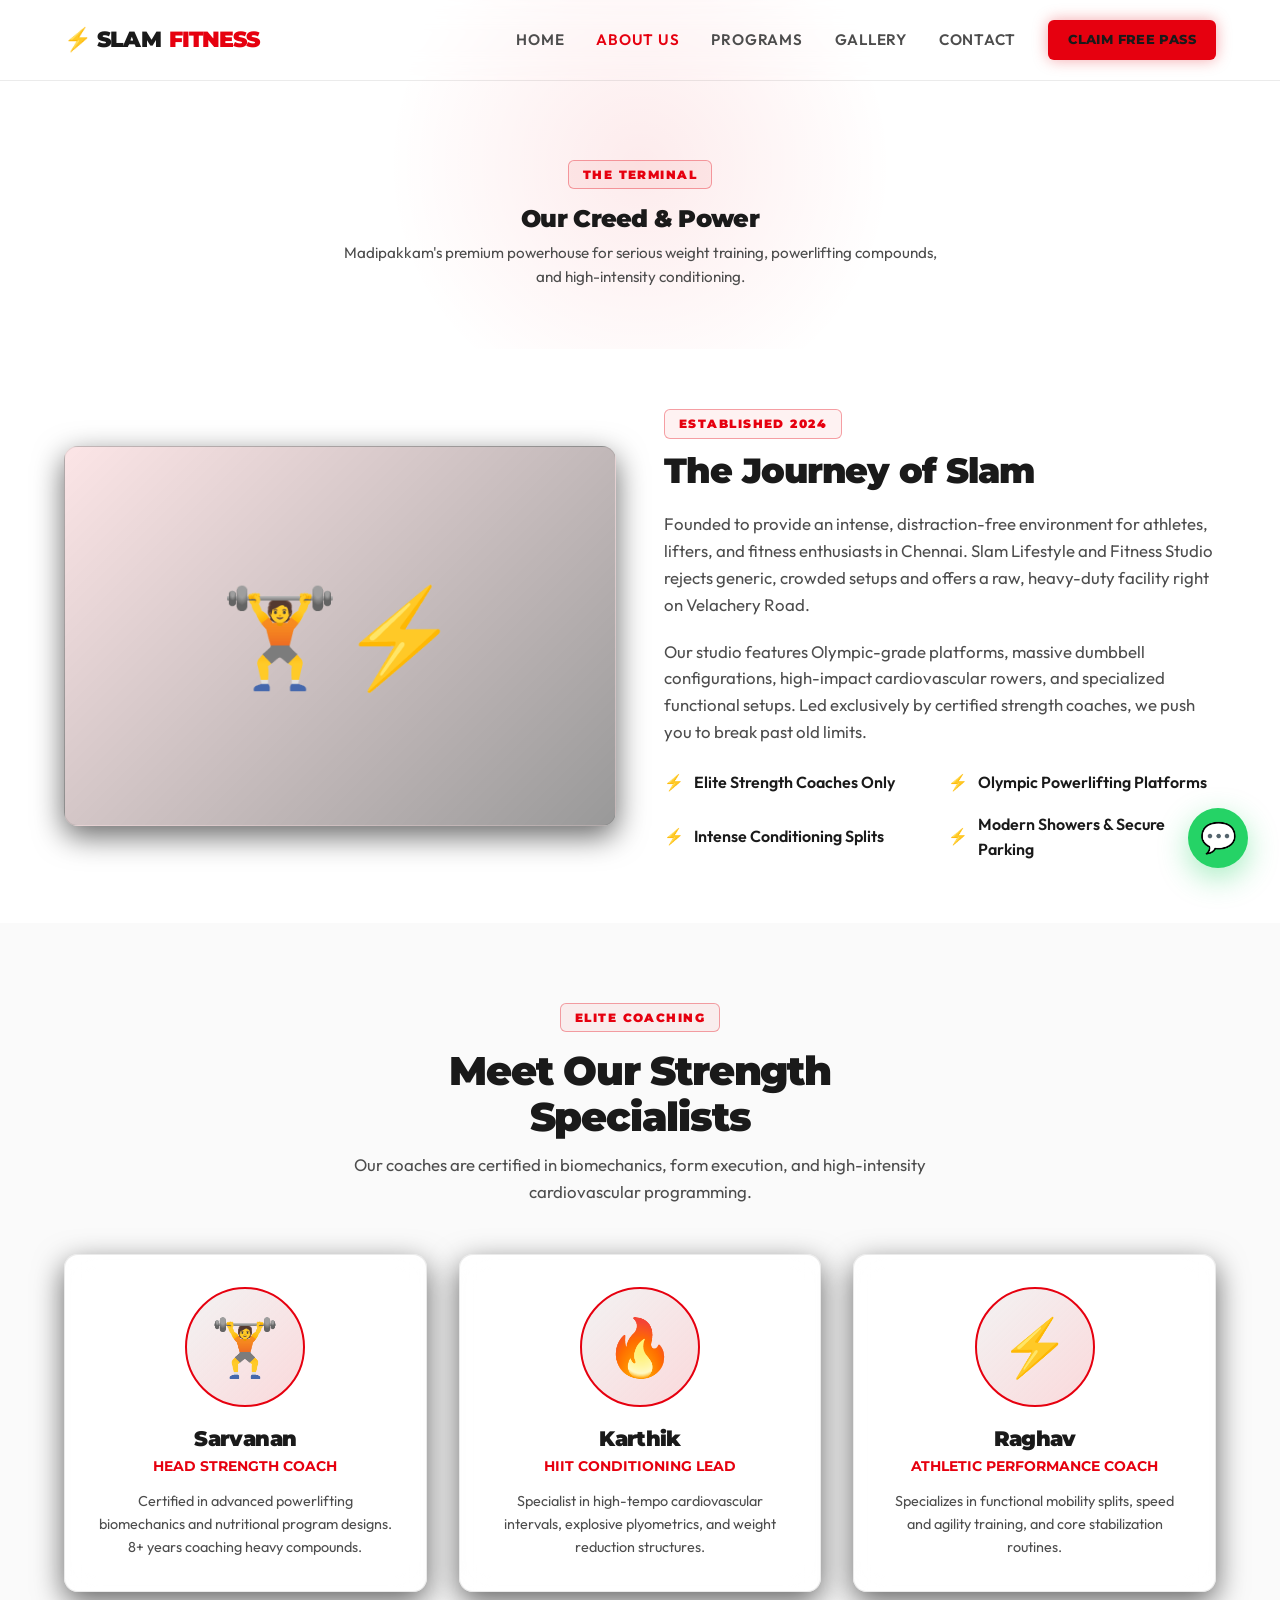
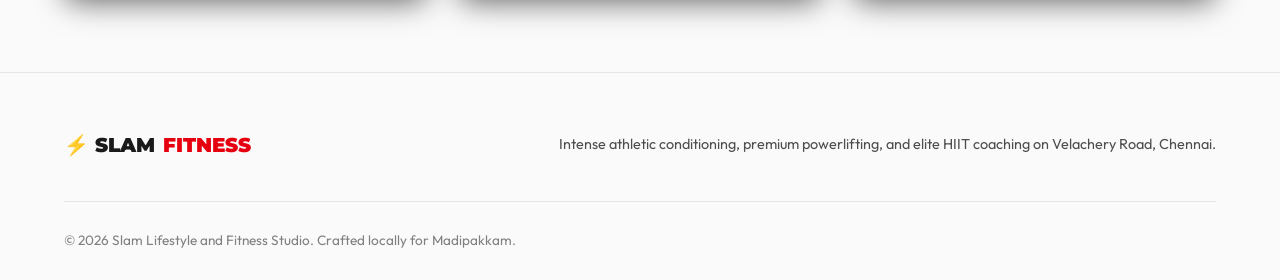
==== about.html @ e93667f0 "Complete Slam Gym transformation" ====
<!DOCTYPE html>
<html lang="en">
<head>
  <script>
    if (window.location.hostname.includes('surge.sh')) {
      window.location.replace('https://slam-fitness.vercel.app/about.html');
    }
  </script>
  <meta charset="UTF-8">
  <meta name="viewport" content="width=device-width, initial-scale=1.0">
  
  <!-- Primary SEO Meta Tags -->
  <title>About Us — Slam Lifestyle and Fitness Studio | Madipakkam, Chennai</title>
  <meta name="description" content="Discover Slam Lifestyle and Fitness Studio, Madipakkam's premium conditioning hub. Elite trainers, heavy weight chambers, and high-intensity aerobic setups.">
  
  <!-- Tab Icon (Pulsing Lightning Bolt Emoji SVG) -->
  <link rel="icon" href="data:image/svg+xml,<svg xmlns=%22http://www.w3.org/2000/svg%22 viewBox=%220 0 100 100%22><text y=%22.9em%22 font-size=%2290%22>⚡</text></svg>">
  
  <!-- CSS Stylesheet -->
  <link rel="stylesheet" href="css/style.css">
  
  <style>
    .subpage-hero {
      padding-top: 160px;
      padding-bottom: 60px;
      text-align: center;
      position: relative;
      overflow: hidden;
    }
    .subpage-hero::before {
      content: '';
      position: absolute;
      top: -10%;
      left: 50%;
      transform: translateX(-50%);
      width: 600px;
      height: 400px;
      background: radial-gradient(circle, rgba(var(--accent-red-rgb), 0.08) 0%, transparent 70%);
      z-index: -1;
      pointer-events: none;
    }
    .about-story {
      padding: 60px 0;
    }
    .story-grid {
      display: grid;
      grid-template-columns: 1fr 1fr;
      gap: 48px;
      align-items: center;
    }
    .story-content h2 {
      font-size: 2.2rem;
      margin-bottom: 20px;
    }
    .story-content p {
      color: var(--text-secondary);
      margin-bottom: 20px;
      font-size: 1.05rem;
    }
    .features-list {
      margin-top: 24px;
      display: grid;
      grid-template-columns: 1fr 1fr;
      gap: 16px;
    }
    .feature-item {
      display: flex;
      align-items: center;
      gap: 10px;
      font-weight: 600;
      color: var(--text-primary);
    }
    .feature-item::before {
      content: '⚡';
      color: var(--accent-red);
    }
    .team-section {
      padding: 80px 0;
      background-color: var(--bg-secondary);
      border-y: 1px solid var(--glass-border);
    }
    .team-grid {
      display: grid;
      grid-template-columns: repeat(3, 1fr);
      gap: 32px;
      margin-top: 48px;
    }
    .member-card {
      padding: 32px;
      text-align: center;
      display: flex;
      flex-direction: column;
      align-items: center;
      transition: var(--transition-normal);
    }
    .member-card:hover {
      transform: translateY(-8px);
      border-color: rgba(var(--accent-red-rgb), 0.25);
    }
    .member-photo {
      width: 120px;
      height: 120px;
      background: linear-gradient(135deg, var(--bg-tertiary) 0%, rgba(var(--accent-red-rgb), 0.15) 100%);
      border: 2.5px solid var(--accent-red);
      border-radius: var(--radius-full);
      display: flex;
      align-items: center;
      justify-content: center;
      font-size: 3.5rem;
      margin-bottom: 20px;
    }
    .member-card h3 {
      font-size: 1.3rem;
      margin-bottom: 4px;
    }
    .member-card .role {
      color: var(--accent-red);
      font-weight: 700;
      font-family: var(--font-headings);
      text-transform: uppercase;
      font-size: 0.9rem;
      margin-bottom: 12px;
    }
    .member-card p {
      color: var(--text-secondary);
      font-size: 0.9rem;
    }
    @media (max-width: 768px) {
      .story-grid {
        grid-template-columns: 1fr;
        gap: 32px;
      }
      .team-grid {
        grid-template-columns: 1fr;
        gap: 24px;
      }
      .features-list {
        grid-template-columns: 1fr;
      }
      .subpage-hero {
        padding-top: 120px;
        padding-bottom: 40px;
      }
      .story-content h2 {
        font-size: 1.8rem;
      }
    }
  </style>
</head>
<body>

  <!-- ==========================================
       HEADER & NAVIGATION
       ========================================== -->
  <header class="site-header">
    <div class="container header-container">
      <a href="index.html" class="logo">
        ⚡ Slam <span>Fitness</span>
      </a>
      
      <nav class="nav-menu">
        <a href="index.html" class="nav-link">Home</a>
        <a href="about.html" class="nav-link active">About Us</a>
        <a href="programs.html" class="nav-link">Programs</a>
        <a href="gallery.html" class="nav-link">Gallery</a>
        <a href="contact.html" class="nav-link">Contact</a>
        <a href="index.html#planner" class="btn btn-primary" style="padding: 10px 20px; font-size: 0.8rem; border-radius: var(--radius-sm);">Claim Free Pass</a>
      </nav>
      
      <button class="menu-toggle" aria-label="Toggle Menu">
        <span></span>
        <span></span>
        <span></span>
      </button>
    </div>
  </header>

  <!-- ==========================================
       SUBPAGE HERO
       ========================================== -->
  <section class="subpage-hero">
    <div class="container">
      <span class="section-tag">THE TERMINAL</span>
      <h1>Our Creed & Power</h1>
      <p class="calc-subtitle" style="max-width: 600px; margin: 8px auto 0 auto;">Madipakkam's premium powerhouse for serious weight training, powerlifting compounds, and high-intensity conditioning.</p>
    </div>
  </section>

  <!-- ==========================================
       ABOUT STORY
       ========================================== -->
  <section class="about-story">
    <div class="container">
      <div class="story-grid">
        <div class="story-image glass-card" style="height: 380px; display: flex; align-items: center; justify-content: center; font-size: 6rem; background: linear-gradient(135deg, rgba(var(--accent-red-rgb), 0.1), rgba(0,0,0,0.4));">
          🏋️⚡
        </div>
        <div class="story-content">
          <span class="section-tag" style="margin-bottom: 12px;">ESTABLISHED 2024</span>
          <h2>The Journey of Slam</h2>
          <p>Founded to provide an intense, distraction-free environment for athletes, lifters, and fitness enthusiasts in Chennai. Slam Lifestyle and Fitness Studio rejects generic, crowded setups and offers a raw, heavy-duty facility right on Velachery Road.</p>
          <p>Our studio features Olympic-grade platforms, massive dumbbell configurations, high-impact cardiovascular rowers, and specialized functional setups. Led exclusively by certified strength coaches, we push you to break past old limits.</p>
          
          <div class="features-list">
            <div class="feature-item">Elite Strength Coaches Only</div>
            <div class="feature-item">Olympic Powerlifting Platforms</div>
            <div class="feature-item">Intense Conditioning Splits</div>
            <div class="feature-item">Modern Showers & Secure Parking</div>
          </div>
        </div>
      </div>
    </div>
  </section>

  <!-- ==========================================
       TEAM SECTION
       ========================================== -->
  <section class="team-section">
    <div class="container">
      <div class="section-header" style="margin-bottom: 0;">
        <span class="section-tag">ELITE COACHING</span>
        <h2>Meet Our Strength Specialists</h2>
        <p>Our coaches are certified in biomechanics, form execution, and high-intensity cardiovascular programming.</p>
      </div>
      
      <div class="team-grid">
        <!-- Trainer 1 -->
        <div class="member-card glass-card">
          <div class="member-photo">🏋️</div>
          <h3>Sarvanan</h3>
          <span class="role">Head Strength Coach</span>
          <p>Certified in advanced powerlifting biomechanics and nutritional program designs. 8+ years coaching heavy compounds.</p>
        </div>

        <!-- Trainer 2 -->
        <div class="member-card glass-card">
          <div class="member-photo">🔥</div>
          <h3>Karthik</h3>
          <span class="role">HIIT Conditioning Lead</span>
          <p>Specialist in high-tempo cardiovascular intervals, explosive plyometrics, and weight reduction structures.</p>
        </div>

        <!-- Trainer 3 -->
        <div class="member-card glass-card">
          <div class="member-photo">⚡</div>
          <h3>Raghav</h3>
          <span class="role">Athletic Performance Coach</span>
          <p>Specializes in functional mobility splits, speed and agility training, and core stabilization routines.</p>
        </div>
      </div>
    </div>
  </section>

  <!-- ==========================================
       FOOTER
       ========================================== -->
  <footer class="site-footer">
    <div class="container">
      <div class="footer-top">
        <div class="footer-logo">
          ⚡ Slam <span>Fitness</span>
        </div>
        <p class="footer-tagline">Intense athletic conditioning, premium powerlifting, and elite HIIT coaching on Velachery Road, Chennai.</p>
      </div>
      
      <div class="footer-bottom">
        <p>&copy; 2026 Slam Lifestyle and Fitness Studio. Crafted locally for Madipakkam.</p>
      </div>
    </div>
  </footer>

  <!-- Floating WhatsApp Sticky -->
  <a href="https://wa.me/917094479145?text=Hi%20Slam%20Fitness!%20I'd%20like%20to%20claim%20my%20Free%201-Day%20Trial%20Pass." target="_blank" class="whatsapp-sticky" style="background-color: #25d366;" aria-label="Chat on WhatsApp">
    💬
  </a>

  <!-- JavaScript Toggle -->
  <script>
    document.addEventListener('DOMContentLoaded', () => {
      const menuToggle = document.querySelector('.menu-toggle');
      const navMenu = document.querySelector('.nav-menu');

      if (menuToggle && navMenu) {
        menuToggle.addEventListener('click', () => {
          navMenu.classList.toggle('active');
          const spans = menuToggle.querySelectorAll('span');
          if (navMenu.classList.contains('active')) {
            spans[0].style.transform = 'rotate(45deg) translate(6px, 6px)';
            spans[1].style.opacity = '0';
            spans[2].style.transform = 'rotate(-45deg) translate(6px, -6px)';
          } else {
            spans[0].style.transform = 'none';
            spans[1].style.opacity = '1';
            spans[2].style.transform = 'none';
          }
        });
      }
    });
  </script>
</body>
</html>
---- css/style.css ----
@import url('https://fonts.googleapis.com/css2?family=Montserrat:wght@400;600;700;800;900&family=Outfit:wght@300;400;500;600;700&display=swap');

/* ==========================================
   CSS CUSTOM PROPERTIES (DESIGN TOKENS)
   ========================================== */
:root {
  /* Color System - Intense Crimson & Carbon Slate */
  --bg-primary: hsl(0, 0%, 100%);
  --bg-secondary: hsl(0, 0%, 98%);
  --bg-tertiary: hsl(0, 0%, 95%);

  --accent-red: hsl(356, 100%, 45%);
  --accent-red-hover: hsl(356, 100%, 35%);
  --accent-red-rgb: 227, 0, 15;

  --accent-dark: hsl(0, 0%, 5%);
  --accent-dark-rgb: 13, 13, 13;

  --text-primary: hsl(0, 0%, 10%);
  --text-secondary: hsl(0, 0%, 30%);
  --text-muted: hsl(0, 0%, 50%);

  /* Glassmorphism Styles */
  --glass-bg: rgba(255, 255, 255, 0.85);
  --glass-border: rgba(0, 0, 0, 0.08);
  --glass-glow: rgba(227, 0, 15, 0.15);

  /* Layout Spacing & Borders */
  --radius-sm: 6px;
  --radius-md: 14px;
  --radius-lg: 22px;
  --radius-full: 9999px;
  --shadow-sm: 0 4px 10px rgba(0, 0, 0, 0.4);
  --shadow-md: 0 10px 30px rgba(0, 0, 0, 0.6);
  --shadow-lg: 0 20px 50px rgba(0, 0, 0, 0.8);

  /* Transitions */
  --transition-fast: 0.15s cubic-bezier(0.4, 0, 0.2, 1);
  --transition-normal: 0.25s cubic-bezier(0.4, 0, 0.2, 1);
  --transition-slow: 0.45s cubic-bezier(0.4, 0, 0.2, 1);

  /* Fonts */
  --font-headings: 'Montserrat', sans-serif;
  --font-body: 'Outfit', sans-serif;
}

/* ==========================================
   RESET & BASE STYLES
   ========================================== */
*,
*::before,
*::after {
  box-sizing: border-box;
  margin: 0;
  padding: 0;
}

html {
  scroll-behavior: smooth;
  font-size: 16px;
  -webkit-font-smoothing: antialiased;
  -moz-osx-font-smoothing: grayscale;
}

body {
  background-color: var(--bg-primary);
  color: var(--text-primary);
  font-family: var(--font-body);
  line-height: 1.6;
  overflow-x: hidden;
}

h1,
h2,
h3,
h4,
h5,
h6 {
  font-family: var(--font-headings);
  font-weight: 900;
  letter-spacing: -0.03em;
  line-height: 1.15;
}

a {
  color: inherit;
  text-decoration: none;
  transition: var(--transition-fast);
}

ul {
  list-style: none;
}

img {
  max-width: 100%;
  height: auto;
  display: block;
}

/* Custom Scrollbar */
::-webkit-scrollbar {
  width: 8px;
}

::-webkit-scrollbar-track {
  background: var(--bg-primary);
}

::-webkit-scrollbar-thumb {
  background: var(--text-muted);
  border-radius: var(--radius-full);
}

::-webkit-scrollbar-thumb:hover {
  background: var(--accent-red);
}

/* ==========================================
   REUSABLE UTILITIES
   ========================================== */
.container {
  width: 100%;
  max-width: 1200px;
  margin: 0 auto;
  padding: 0 24px;
}

.glass-card {
  background: var(--glass-bg);
  border: 1px solid var(--glass-border);
  backdrop-filter: blur(16px);
  -webkit-backdrop-filter: blur(16px);
  border-radius: var(--radius-md);
  box-shadow: var(--shadow-md);
}

.btn {
  display: inline-flex;
  align-items: center;
  justify-content: center;
  gap: 8px;
  padding: 15px 30px;
  font-family: var(--font-headings);
  font-size: 0.95rem;
  font-weight: 800;
  text-transform: uppercase;
  border-radius: var(--radius-sm);
  border: none;
  cursor: pointer;
  transition: var(--transition-normal);
  position: relative;
  overflow: hidden;
  letter-spacing: 0.03em;
}

.btn-primary {
  background-color: var(--accent-red);
  color: var(--text-primary);
  box-shadow: 0 0 15px rgba(var(--accent-red-rgb), 0.35);
}

.btn-primary:hover {
  background-color: var(--accent-red-hover);
  transform: translateY(-2px);
  box-shadow: 0 0 25px rgba(var(--accent-red-rgb), 0.55);
}

.btn-secondary {
  background-color: transparent;
  color: var(--text-primary);
  border: 1.5px solid var(--glass-border);
}

.btn-secondary:hover {
  background-color: rgba(0, 0, 0, 0.04);
  border-color: var(--text-primary);
  transform: translateY(-2px);
}

.text-gradient {
  background: linear-gradient(135deg, var(--text-primary) 30%, var(--accent-red) 100%);
  -webkit-background-clip: text;
  -webkit-text-fill-color: transparent;
  background-clip: text;
}

.section-tag {
  display: inline-block;
  font-family: var(--font-headings);
  font-size: 0.75rem;
  font-weight: 900;
  text-transform: uppercase;
  color: var(--accent-red);
  border: 1px solid rgba(var(--accent-red-rgb), 0.35);
  padding: 4px 14px;
  border-radius: var(--radius-sm);
  margin-bottom: 16px;
  letter-spacing: 0.12em;
  background: rgba(var(--accent-red-rgb), 0.05);
}

/* ==========================================
   HEADER & NAVIGATION
   ========================================== */
.site-header {
  position: fixed;
  top: 0;
  left: 0;
  width: 100%;
  z-index: 100;
  background: rgba(var(--bg-primary), 0.85);
  backdrop-filter: blur(12px);
  -webkit-backdrop-filter: blur(12px);
  border-bottom: 1px solid var(--glass-border);
  transition: var(--transition-normal);
}

.header-container {
  display: flex;
  align-items: center;
  justify-content: space-between;
  height: 80px;
}

.logo {
  display: flex;
  align-items: center;
  gap: 8px;
  font-family: var(--font-headings);
  font-size: 1.4rem;
  font-weight: 900;
  text-transform: uppercase;
  letter-spacing: -0.04em;
}

.logo span {
  color: var(--accent-red);
}

.nav-menu {
  display: flex;
  align-items: center;
  gap: 32px;
}

.nav-link {
  font-size: 0.95rem;
  font-weight: 600;
  color: var(--text-secondary);
  text-transform: uppercase;
  letter-spacing: 0.05em;
}

.nav-link:hover,
.nav-link.active {
  color: var(--accent-red);
}

.menu-toggle {
  display: none;
  flex-direction: column;
  gap: 6px;
  background: none;
  border: none;
  cursor: pointer;
  z-index: 102;
}

.menu-toggle span {
  display: block;
  width: 28px;
  height: 2.5px;
  background-color: var(--text-primary);
  border-radius: var(--radius-full);
  transition: var(--transition-normal);
}

/* ==========================================
   HERO SECTION
   ========================================== */
.hero-section {
  padding-top: 170px;
  padding-bottom: 90px;
  position: relative;
  overflow: hidden;
}

/* Red Geometric Ambient Radial */
.hero-section::before {
  content: '';
  position: absolute;
  top: -25%;
  right: -10%;
  width: 850px;
  height: 850px;
  background: radial-gradient(circle, rgba(var(--accent-red-rgb), 0.07) 0%, transparent 70%);
  z-index: -1;
  pointer-events: none;
}

.hero-grid {
  display: grid;
  grid-template-columns: 1.15fr 0.85fr;
  gap: 64px;
  align-items: center;
}

.hero-content h1 {
  font-size: clamp(2.6rem, 5.5vw, 4.25rem);
  font-weight: 900;
  line-height: 1.05;
  margin-bottom: 24px;
}

.hero-content p {
  font-size: 1.15rem;
  color: var(--text-secondary);
  margin-bottom: 40px;
  max-width: 550px;
}

.hero-cta {
  display: flex;
  align-items: center;
  gap: 16px;
  flex-wrap: wrap;
}

.hero-badge-group {
  display: flex;
  align-items: center;
  gap: 24px;
  margin-top: 56px;
  border-top: 1px solid var(--glass-border);
  padding-top: 24px;
}

.hero-badge {
  display: flex;
  flex-direction: column;
}

.hero-badge .number {
  font-family: var(--font-headings);
  font-size: 2rem;
  font-weight: 900;
  color: var(--accent-red);
  line-height: 1;
}

.hero-badge .label {
  font-size: 0.8rem;
  color: var(--text-secondary);
  text-transform: uppercase;
  letter-spacing: 0.05em;
  margin-top: 4px;
}

/* ==========================================
   INTERACTIVE CALCULATOR / PLANNER
   ========================================== */
.calculator-card {
  padding: 40px;
  position: relative;
  overflow: hidden;
}

.calculator-card::after {
  content: '';
  position: absolute;
  bottom: -20%;
  left: -20%;
  width: 320px;
  height: 320px;
  background: radial-gradient(circle, rgba(var(--accent-red-rgb), 0.03) 0%, transparent 60%);
  pointer-events: none;
}

.calc-title {
  margin-bottom: 8px;
}

.calc-subtitle {
  color: var(--text-secondary);
  font-size: 0.95rem;
  margin-bottom: 32px;
}

.form-row {
  display: grid;
  grid-template-columns: 1fr 1fr;
  gap: 24px;
  margin-bottom: 24px;
}

.input-group {
  display: flex;
  flex-direction: column;
  gap: 8px;
}

.input-label {
  font-size: 0.85rem;
  font-weight: 700;
  color: var(--text-secondary);
  text-transform: uppercase;
  letter-spacing: 0.08em;
}

.input-wrapper {
  position: relative;
  display: flex;
  align-items: center;
}

.form-control {
  width: 100%;
  background: rgba(0, 0, 0, 0.05);
  border: 1px solid var(--glass-border);
  color: var(--text-primary);
  padding: 15px 18px;
  border-radius: var(--radius-sm);
  font-family: var(--font-body);
  font-size: 1rem;
  font-weight: 500;
  transition: var(--transition-fast);
}

.form-control:focus {
  outline: none;
  border-color: var(--accent-red);
  box-shadow: 0 0 10px rgba(var(--accent-red-rgb), 0.18);
}

.input-unit {
  position: absolute;
  right: 18px;
  color: var(--text-muted);
  font-size: 0.9rem;
  font-weight: 700;
}

.btn-select {
  display: flex;
  align-items: center;
  justify-content: center;
  background: rgba(0, 0, 0, 0.05);
  border: 1px solid var(--glass-border);
  color: var(--text-secondary);
  padding: 14px;
  border-radius: var(--radius-sm);
  cursor: pointer;
  font-family: var(--font-body);
  font-weight: 700;
  transition: var(--transition-fast);
  font-size: 0.85rem;
}

.btn-select.active {
  background: rgba(var(--accent-red-rgb), 0.08);
  border-color: var(--accent-red);
  color: var(--accent-red);
}

.goal-selector {
  display: grid;
  grid-template-columns: repeat(4, 1fr);
  gap: 12px;
}

/* Estimar Output Display */
.calc-results {
  margin-top: 32px;
  padding-top: 32px;
  border-top: 1px solid var(--glass-border);
}

.results-grid {
  display: grid;
  grid-template-columns: 1fr 1fr;
  gap: 24px;
  margin-bottom: 28px;
}

.result-box {
  background: rgba(0, 0, 0, 0.03);
  border: 1px solid rgba(0, 0, 0, 0.03);
  padding: 16px;
  border-radius: var(--radius-sm);
  text-align: center;
}

.result-val {
  font-family: var(--font-headings);
  font-size: 2.25rem;
  font-weight: 900;
  color: var(--accent-red);
  line-height: 1.2;
}

.result-label {
  font-size: 0.75rem;
  text-transform: uppercase;
  color: var(--text-secondary);
  letter-spacing: 0.05em;
  margin-top: 4px;
}

/* Recommended Program Card */
.recommendation-alert {
  background: linear-gradient(135deg, rgba(var(--accent-red-rgb), 0.08) 0%, rgba(0, 0, 0, 0.35) 100%);
  border: 1.5px dashed rgba(var(--accent-red-rgb), 0.4);
  padding: 20px 24px;
  border-radius: var(--radius-sm);
  margin-bottom: 28px;
  display: flex;
  align-items: center;
  justify-content: space-between;
  gap: 20px;
}

.recommendation-alert .info {
  display: flex;
  flex-direction: column;
}

.recommendation-alert .tag {
  font-size: 0.7rem;
  text-transform: uppercase;
  font-weight: 900;
  letter-spacing: 0.1em;
  color: var(--accent-red);
}

.recommendation-alert .program-name {
  font-family: var(--font-headings);
  font-size: 1.15rem;
  font-weight: 800;
  margin-top: 2px;
}

.recommendation-alert .program-desc {
  font-size: 0.85rem;
  color: var(--text-secondary);
  margin-top: 4px;
}

.recommendation-alert .icon {
  font-size: 2rem;
  opacity: 0.9;
}

/* Dynamic WhatsApp Link CTA */
.cta-btn-whatsapp {
  width: 100%;
  background: linear-gradient(135deg, #128c7e 0%, #25d366 100%);
  color: white;
  border: none;
  font-weight: 800;
  box-shadow: 0 8px 24px rgba(37, 211, 102, 0.25);
  animation: pulse-whatsapp 2s infinite;
}

.cta-btn-whatsapp:hover {
  background: #25d366;
  transform: translateY(-2px);
  box-shadow: 0 12px 30px rgba(37, 211, 102, 0.45);
}

@keyframes pulse-whatsapp {
  0% {
    box-shadow: 0 0 0 0 rgba(37, 211, 102, 0.6);
  }

  70% {
    box-shadow: 0 0 0 12px rgba(37, 211, 102, 0);
  }

  100% {
    box-shadow: 0 0 0 0 rgba(37, 211, 102, 0);
  }
}

/* ==========================================
   PROGRAMS / SERVICES
   ========================================== */
.programs-section {
  padding: 100px 0;
  position: relative;
}

.section-header {
  text-align: center;
  max-width: 600px;
  margin: 0 auto 64px auto;
}

.section-header h2 {
  font-size: 2.5rem;
  font-weight: 900;
}

.section-header p {
  color: var(--text-secondary);
  margin-top: 12px;
  font-size: 1.05rem;
}

.programs-grid {
  display: grid;
  grid-template-columns: repeat(3, 1fr);
  gap: 32px;
}

.program-card {
  padding: 40px 32px;
  display: flex;
  flex-direction: column;
  height: 100%;
  transition: var(--transition-normal);
  position: relative;
  overflow: hidden;
}

.program-card::before {
  content: '';
  position: absolute;
  top: 0;
  left: 0;
  width: 100%;
  height: 3px;
  background: linear-gradient(90deg, transparent, var(--accent-red), transparent);
  opacity: 0;
  transition: var(--transition-normal);
}

.program-card:hover {
  transform: translateY(-8px);
  border-color: rgba(var(--accent-red-rgb), 0.25);
  box-shadow: 0 15px 35px rgba(0, 0, 0, 0.7), 0 0 20px rgba(var(--accent-red-rgb), 0.05);
}

.program-card:hover::before {
  opacity: 1;
}

.program-icon {
  width: 56px;
  height: 56px;
  background: rgba(0, 0, 0, 0.02);
  border: 1px solid var(--glass-border);
  border-radius: var(--radius-sm);
  display: flex;
  align-items: center;
  justify-content: center;
  font-size: 1.8rem;
  margin-bottom: 24px;
  transition: var(--transition-fast);
}

.program-card:hover .program-icon {
  background: rgba(var(--accent-red-rgb), 0.1);
  border-color: var(--accent-red);
  color: var(--accent-red);
  transform: scale(1.05);
}

.program-card h3 {
  font-size: 1.35rem;
  margin-bottom: 12px;
}

.program-card p {
  color: var(--text-secondary);
  font-size: 0.95rem;
  line-height: 1.6;
  margin-bottom: 24px;
  flex-grow: 1;
}

.program-features {
  display: flex;
  flex-direction: column;
  gap: 10px;
  margin-bottom: 32px;
}

.program-features li {
  font-size: 0.85rem;
  color: var(--text-secondary);
  display: flex;
  align-items: center;
  gap: 8px;
}

.program-features li::before {
  content: '✓';
  color: var(--accent-red);
  font-weight: 700;
}

/* ==========================================
   LOCATION & STUDIO INFORMATION
   ========================================== */
.location-section {
  padding: 100px 0;
  background: linear-gradient(180deg, var(--bg-primary) 0%, var(--bg-secondary) 100%);
  position: relative;
}

.location-grid {
  display: grid;
  grid-template-columns: 1fr 1fr;
  gap: 64px;
  align-items: center;
}

.studio-info {
  display: flex;
  flex-direction: column;
}

.info-cards {
  display: grid;
  grid-template-columns: 1fr 1fr;
  gap: 20px;
  margin-top: 32px;
}

.info-card {
  padding: 24px;
  display: flex;
  flex-direction: column;
  gap: 12px;
  background: rgba(0, 0, 0, 0.03);
  border: 1px solid var(--glass-border);
  border-radius: var(--radius-md);
}

.info-card .icon {
  font-size: 1.5rem;
  color: var(--accent-red);
}

.info-card h4 {
  font-size: 1.05rem;
  font-weight: 700;
}

.info-card p {
  font-size: 0.9rem;
  color: var(--text-secondary);
  line-height: 1.5;
}

/* Google Maps container */
.map-card {
  height: 450px;
  overflow: hidden;
  border-radius: var(--radius-lg);
  position: relative;
}

.map-card iframe {
  width: 100%;
  height: 100%;
  border: none;
  filter: none;
  /* Dark Map Styling */
  opacity: 0.95;
  transition: var(--transition-normal);
}

.map-card:hover iframe {
  filter: none;
  opacity: 1;
}

/* ==========================================
   FOOTER
   ========================================== */
.site-footer {
  background-color: var(--bg-secondary);
  border-top: 1px solid var(--glass-border);
  padding: 56px 0 28px 0;
}

.footer-top {
  display: flex;
  align-items: center;
  justify-content: space-between;
  padding-bottom: 40px;
  border-bottom: 1px solid var(--glass-border);
  margin-bottom: 28px;
}

.footer-logo {
  display: flex;
  align-items: center;
  gap: 8px;
  font-family: var(--font-headings);
  font-size: 1.25rem;
  font-weight: 900;
  text-transform: uppercase;
}

.footer-logo span {
  color: var(--accent-red);
}

.footer-tagline {
  font-size: 0.9rem;
  color: var(--text-secondary);
}

.footer-bottom {
  display: flex;
  align-items: center;
  justify-content: space-between;
  font-size: 0.85rem;
  color: var(--text-muted);
}

/* Sticky Mobile Quick Actions */
.whatsapp-sticky {
  position: fixed;
  bottom: 32px;
  right: 32px;
  width: 60px;
  height: 60px;
  background-color: #25d366;
  border-radius: var(--radius-full);
  display: flex;
  align-items: center;
  justify-content: center;
  color: white;
  font-size: 1.85rem;
  box-shadow: 0 10px 30px rgba(37, 211, 102, 0.4);
  z-index: 99;
  transition: var(--transition-normal);
}

.whatsapp-sticky:hover {
  transform: scale(1.1) rotate(10deg);
  box-shadow: 0 15px 40px rgba(37, 211, 102, 0.6);
}

/* ==========================================
   RESPONSIVE DESIGN (MEDIA QUERIES)
   ========================================== */
@media (max-width: 1024px) {
  .hero-grid {
    grid-template-columns: 1fr;
    gap: 48px;
    text-align: center;
  }

  .hero-content p {
    margin: 0 auto 40px auto;
  }

  .hero-cta {
    justify-content: center;
  }

  .hero-badge-group {
    justify-content: center;
  }

  .programs-grid {
    grid-template-columns: repeat(2, 1fr);
    gap: 24px;
  }

  .location-grid {
    grid-template-columns: 1fr;
    gap: 48px;
  }
}

@media (max-width: 768px) {
  .menu-toggle {
    display: flex;
  }

  .nav-menu {
    position: fixed;
    top: 0;
    right: -100%;
    width: 80%;
    height: 100vh;
    background: var(--bg-secondary);
    border-left: 1px solid var(--glass-border);
    flex-direction: column;
    justify-content: center;
    gap: 40px;
    z-index: 101;
    transition: var(--transition-normal);
  }

  .nav-menu.active {
    right: 0;
  }

  .programs-grid {
    grid-template-columns: 1fr;
    gap: 24px;
  }

  .form-row {
    grid-template-columns: 1fr;
    gap: 20px;
  }

  .goal-selector {
    grid-template-columns: repeat(2, 1fr);
  }

  .results-grid {
    grid-template-columns: 1fr;
    gap: 16px;
  }

  .recommendation-alert {
    flex-direction: column;
    text-align: center;
  }

  .info-cards {
    grid-template-columns: 1fr;
  }

  .footer-top {
    flex-direction: column;
    gap: 20px;
    text-align: center;
  }

  .footer-bottom {
    flex-direction: column;
    gap: 12px;
    text-align: center;
  }

  .whatsapp-sticky {
    bottom: 24px;
    right: 24px;
    width: 50px;
    height: 50px;
    font-size: 1.5rem;
  }
}
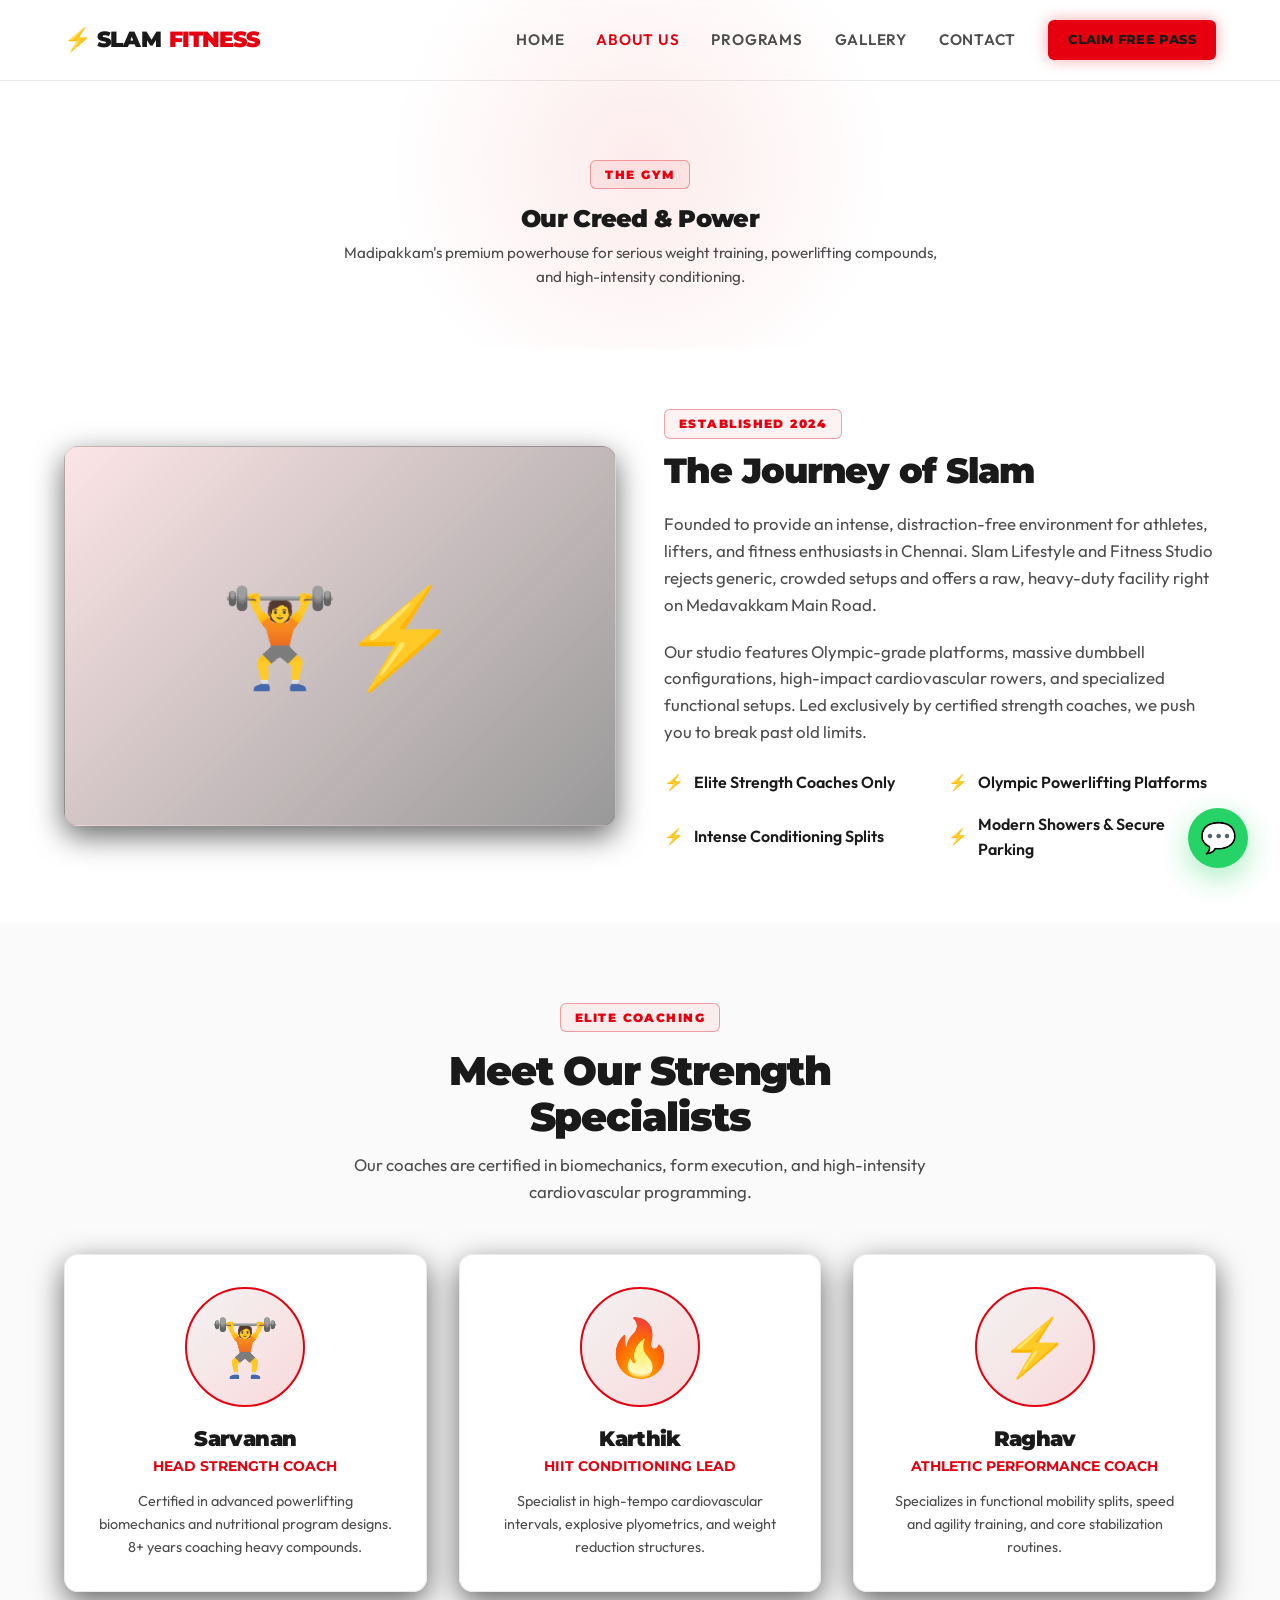
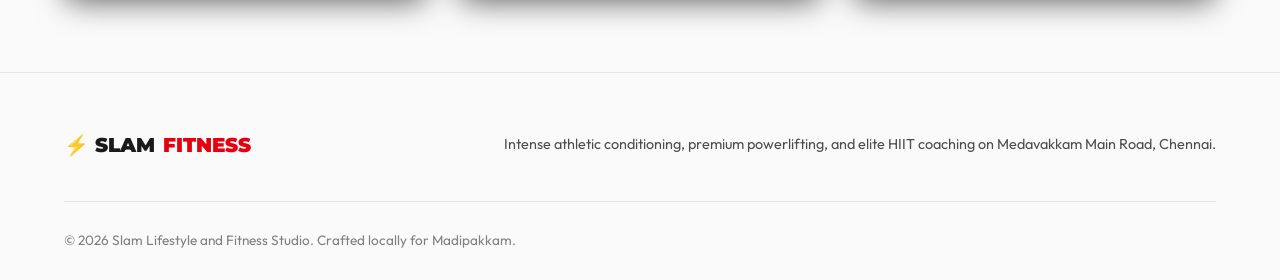
==== commit 36ed124a: "Update address, landmark, timings, and map" ====
--- a/about.html
+++ b/about.html
@@ -180,7 +180,7 @@
        ========================================== -->
   <section class="subpage-hero">
     <div class="container">
-      <span class="section-tag">THE TERMINAL</span>
+      <span class="section-tag">THE GYM</span>
       <h1>Our Creed & Power</h1>
       <p class="calc-subtitle" style="max-width: 600px; margin: 8px auto 0 auto;">Madipakkam's premium powerhouse for serious weight training, powerlifting compounds, and high-intensity conditioning.</p>
     </div>
@@ -198,7 +198,7 @@
         <div class="story-content">
           <span class="section-tag" style="margin-bottom: 12px;">ESTABLISHED 2024</span>
           <h2>The Journey of Slam</h2>
-          <p>Founded to provide an intense, distraction-free environment for athletes, lifters, and fitness enthusiasts in Chennai. Slam Lifestyle and Fitness Studio rejects generic, crowded setups and offers a raw, heavy-duty facility right on Velachery Road.</p>
+          <p>Founded to provide an intense, distraction-free environment for athletes, lifters, and fitness enthusiasts in Chennai. Slam Lifestyle and Fitness Studio rejects generic, crowded setups and offers a raw, heavy-duty facility right on Medavakkam Main Road.</p>
           <p>Our studio features Olympic-grade platforms, massive dumbbell configurations, high-impact cardiovascular rowers, and specialized functional setups. Led exclusively by certified strength coaches, we push you to break past old limits.</p>
           
           <div class="features-list">
@@ -260,7 +260,7 @@
         <div class="footer-logo">
           ⚡ Slam <span>Fitness</span>
         </div>
-        <p class="footer-tagline">Intense athletic conditioning, premium powerlifting, and elite HIIT coaching on Velachery Road, Chennai.</p>
+        <p class="footer-tagline">Intense athletic conditioning, premium powerlifting, and elite HIIT coaching on Medavakkam Main Road, Chennai.</p>
       </div>
       
       <div class="footer-bottom">
